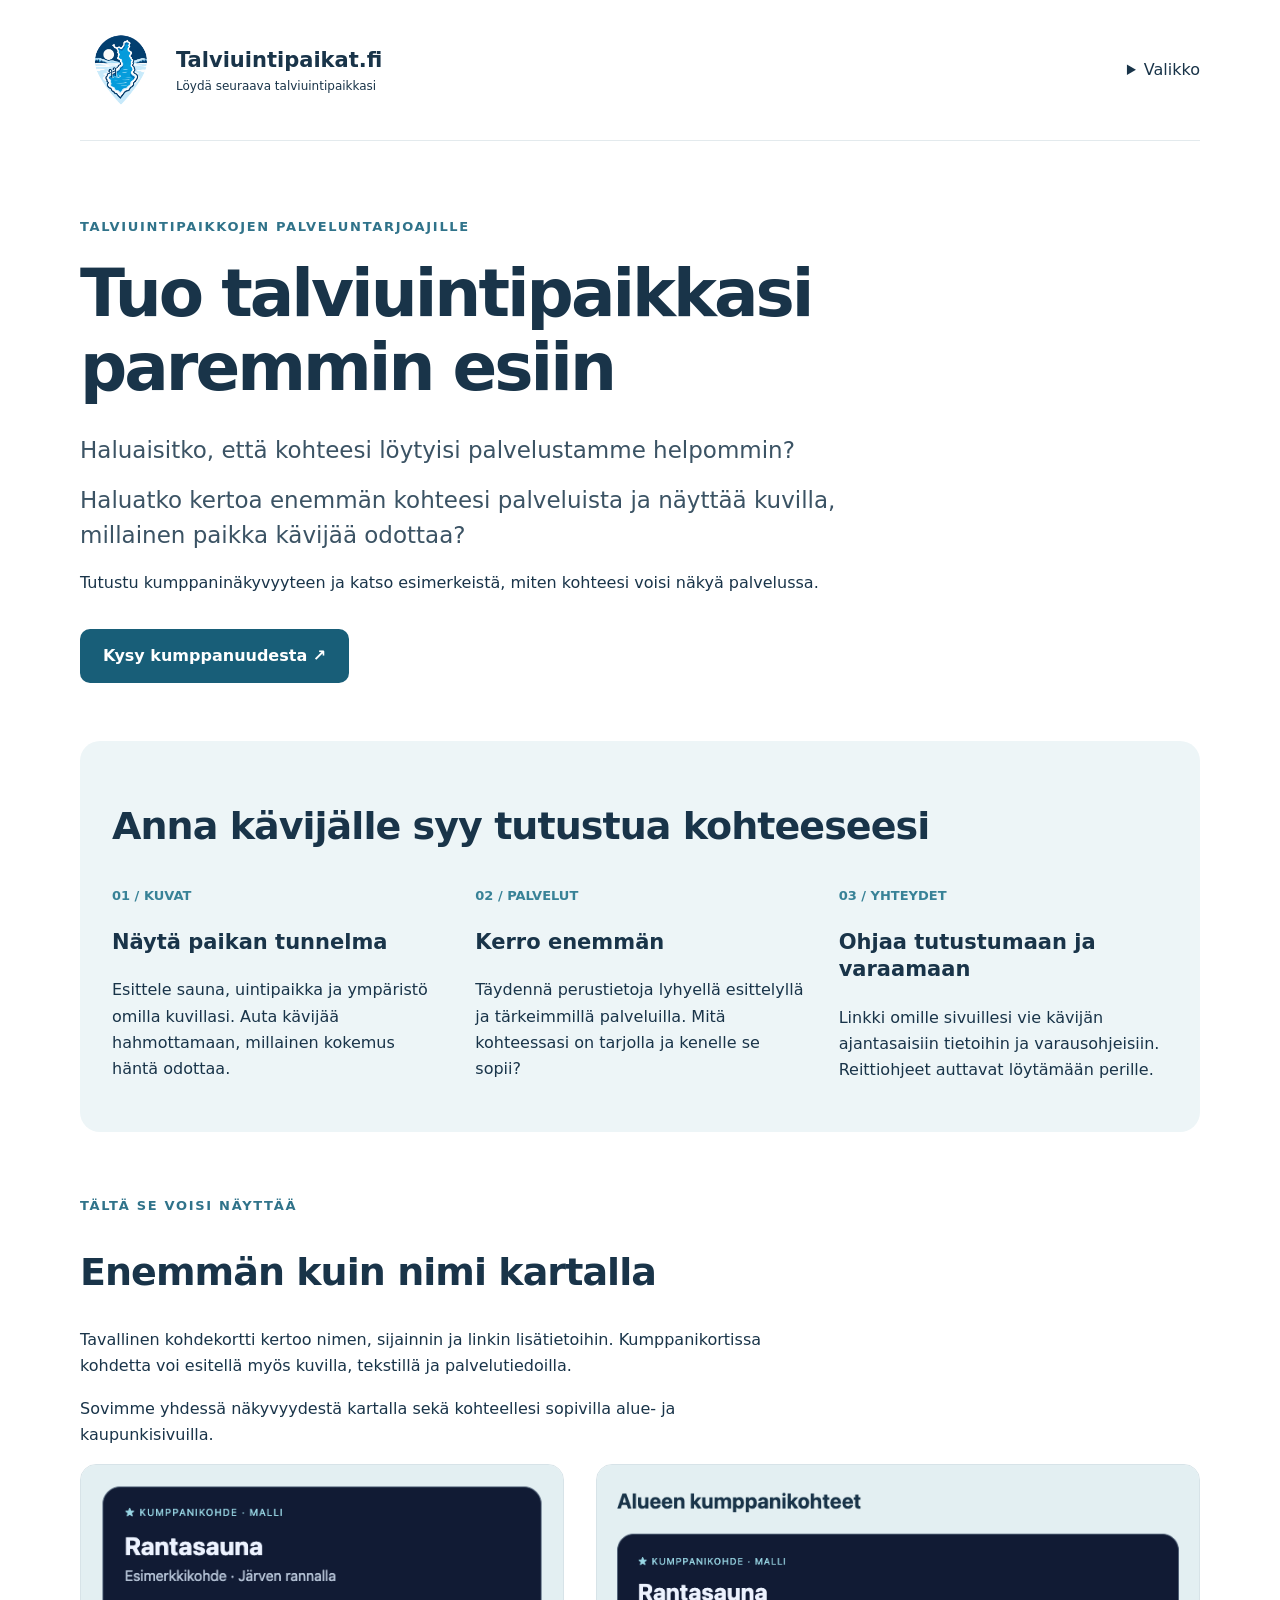
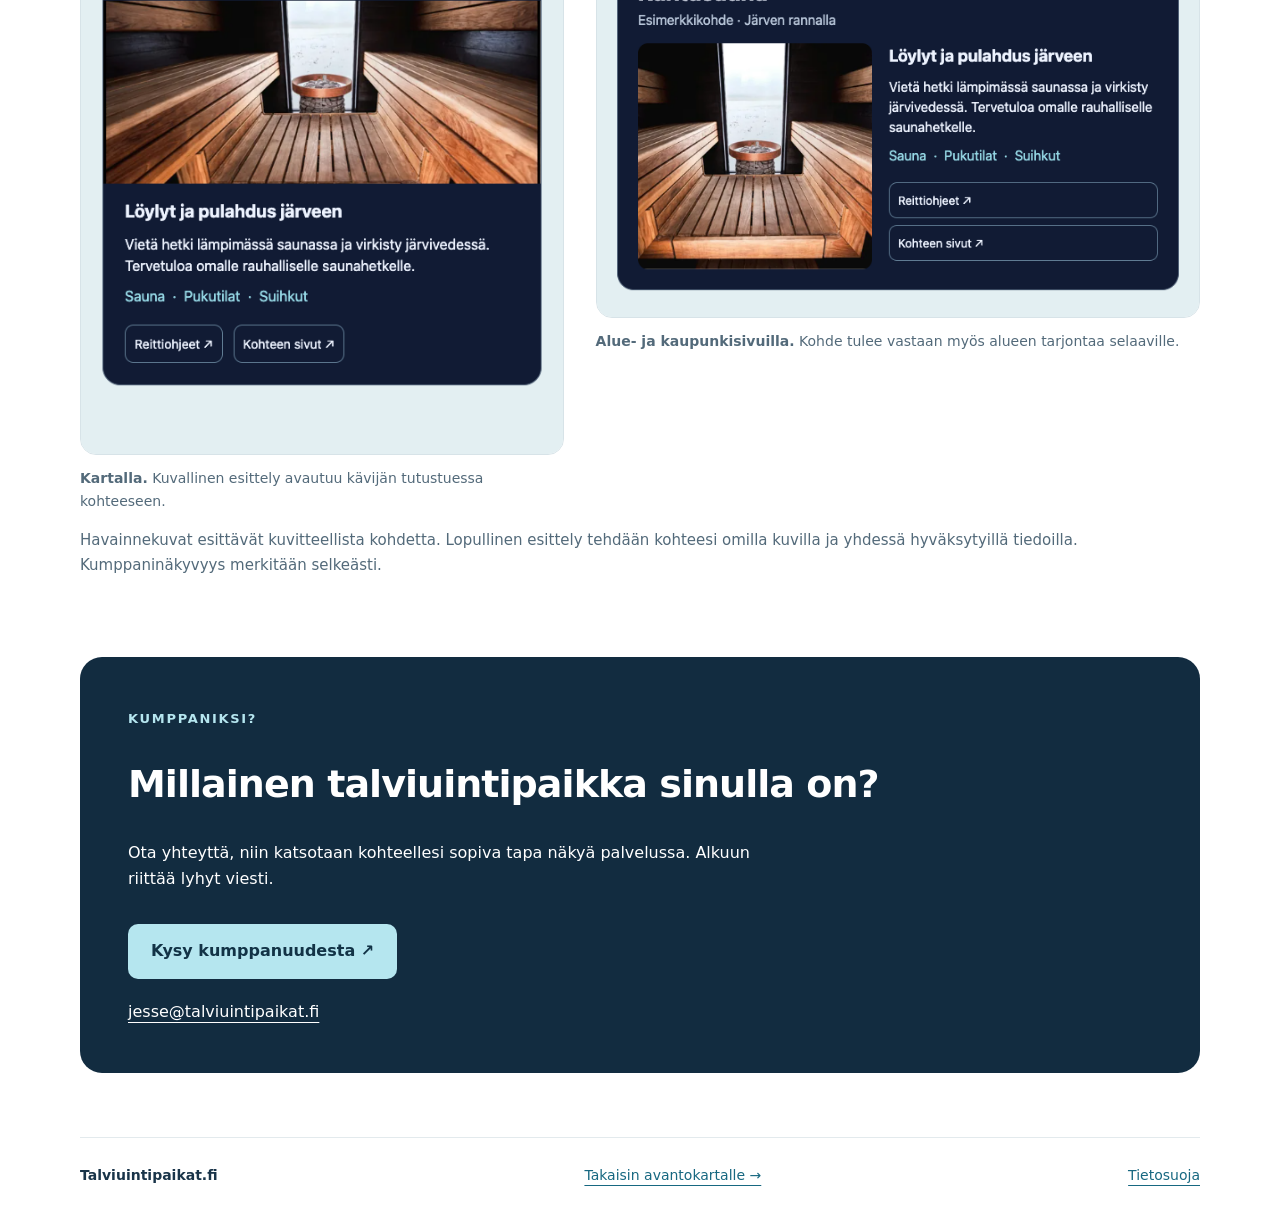
==== kumppaniksi/index.html @ 8abdf87c "Add Finnish partnership page for winter swimming providers" ====
<!doctype html><html lang="fi"><head><meta charset="utf-8"><meta name="viewport" content="width=device-width,initial-scale=1"><title>Kumppaniksi? – Talviuintipaikat.fi</title><meta name="description" content="Tuo talviuintipaikkasi paremmin esiin. Tutustu kuvalliseen kumppaninäkyvyyteen ja ota yhteyttä: jesse@talviuintipaikat.fi."><link rel="canonical" href="https://talviuintipaikat.fi/kumppaniksi/"><link rel="stylesheet" href="/assets/partners/partners.css"></head><body><a class="skip" href="#sisalto">Siirry sisältöön</a><header class="wrap"><a class="brand" href="/"><img src="/assets/images/winterswim-logo-transparent.png" width="82" height="100" alt=""><span>Talviuintipaikat.fi<small>Löydä seuraava talviuintipaikkasi</small></span></a><details><summary>Valikko</summary><nav aria-label="Päävalikko"><a href="/#kartta">Avantokartta</a><a href="/kunnat.html">Alueet ja kaupungit</a><a href="/kumppaniksi/" aria-current="page">Kumppaniksi?</a></nav></details></header><main id="sisalto" class="wrap"><section class="intro"><span class="eyebrow">Talviuintipaikkojen palveluntarjoajille</span><h1>Tuo talviuintipaikkasi paremmin esiin</h1><p class="lead">Haluaisitko, että kohteesi löytyisi palvelustamme helpommin?</p><p class="lead">Haluatko kertoa enemmän kohteesi palveluista ja näyttää kuvilla, millainen paikka kävijää odottaa?</p><p>Tutustu kumppaninäkyvyyteen ja katso esimerkeistä, miten kohteesi voisi näkyä palvelussa.</p><a class="btn" href="#yhteys">Kysy kumppanuudesta ↗</a></section><section class="soft" aria-labelledby="sisaltaa"><h2 id="sisaltaa">Anna kävijälle syy tutustua kohteeseesi</h2><div class="benefits"><div><span class="number">01 / KUVAT</span><h3>Näytä paikan tunnelma</h3><p>Esittele sauna, uintipaikka ja ympäristö omilla kuvillasi. Auta kävijää hahmottamaan, millainen kokemus häntä odottaa.</p></div><div><span class="number">02 / PALVELUT</span><h3>Kerro enemmän</h3><p>Täydennä perustietoja lyhyellä esittelyllä ja tärkeimmillä palveluilla. Mitä kohteessasi on tarjolla ja kenelle se sopii?</p></div><div><span class="number">03 / YHTEYDET</span><h3>Ohjaa tutustumaan ja varaamaan</h3><p>Linkki omille sivuillesi vie kävijän ajantasaisiin tietoihin ja varausohjeisiin. Reittiohjeet auttavat löytämään perille.</p></div></div></section><section class="section"><div class="section-intro"><span class="eyebrow">Tältä se voisi näyttää</span><h2>Enemmän kuin nimi kartalla</h2><p>Tavallinen kohdekortti kertoo nimen, sijainnin ja linkin lisätietoihin. Kumppanikortissa kohdetta voi esitellä myös kuvilla, tekstillä ja palvelutiedoilla.</p><p>Sovimme yhdessä näkyvyydestä kartalla sekä kohteellesi sopivilla alue- ja kaupunkisivuilla.</p></div><div class="examples"><figure><img src="/assets/partners/map-card.png" width="540" height="660" loading="lazy" alt="Kuvitteellisen Rantasaunan kumppanikortti: kuva, esittely, palvelut ja linkit kartan yhteydessä."><figcaption><strong>Kartalla.</strong> Kuvallinen esittely avautuu kävijän tutustuessa kohteeseen.</figcaption></figure><figure><img src="/assets/partners/region-card.png" width="720" height="540" loading="lazy" alt="Kuvitteellinen Rantasauna alueen kumppanikohteiden esittelyssä."><figcaption><strong>Alue- ja kaupunkisivuilla.</strong> Kohde tulee vastaan myös alueen tarjontaa selaaville.</figcaption></figure></div><p class="muted">Havainnekuvat esittävät kuvitteellista kohdetta. Lopullinen esittely tehdään kohteesi omilla kuvilla ja yhdessä hyväksytyillä tiedoilla. Kumppaninäkyvyys merkitään selkeästi.</p></section><section class="contact" id="yhteys"><span class="eyebrow" style="color:#b5e6ef">Kumppaniksi?</span><h2>Millainen talviuintipaikka sinulla on?</h2><p>Ota yhteyttä, niin katsotaan kohteellesi sopiva tapa näkyä palvelussa. Alkuun riittää lyhyt viesti.</p><a class="btn" href="mailto:jesse@talviuintipaikat.fi?subject=Kumppanuus%20Talviuintipaikat.fi-palvelussa">Kysy kumppanuudesta ↗</a><a class="email" href="mailto:jesse@talviuintipaikat.fi">jesse@talviuintipaikat.fi</a></section></main><footer class="wrap"><strong>Talviuintipaikat.fi</strong><a href="/#kartta">Takaisin avantokartalle →</a><a href="/analytiikan-tietosuoja.html">Tietosuoja</a></footer></body></html>
---- assets/partners/partners.css ----
*{box-sizing:border-box}html{scroll-behavior:smooth}body{margin:0;background:#fff;color:#193449;font-family:system-ui,-apple-system,sans-serif;line-height:1.65}a{color:#176881;text-underline-offset:5px}a:focus-visible,summary:focus-visible{outline:3px solid #188ca9;outline-offset:5px}.wrap{width:min(1120px,calc(100% - 48px));margin:auto}header{display:flex;align-items:center;justify-content:space-between;padding:20px 0;border-bottom:1px solid #e3eaed}.brand{display:flex;align-items:center;gap:14px;color:#193449;text-decoration:none;font-weight:750;font-size:21px}.brand img{width:82px;height:100px;object-fit:contain}.brand small{display:block;font-size:12px;font-weight:500}nav{display:flex;gap:24px;font-size:15px}.eyebrow{font-size:13px;letter-spacing:.13em;font-weight:750;text-transform:uppercase;color:#30738a}.intro{padding:72px 0 58px;max-width:850px}h1{font-size:clamp(38px,5.2vw,66px);line-height:1.12;letter-spacing:-.045em;margin:18px 0 28px}h2{font-size:clamp(28px,3vw,38px);line-height:1.2;letter-spacing:-.025em}h3{font-size:21px;line-height:1.3}.lead{font-size:23px;line-height:1.55;margin:14px 0;color:#3b5364}.btn{display:inline-flex;background:#185e78;color:white;text-decoration:none;border-radius:10px;padding:14px 23px;font-weight:700;margin-top:16px}.soft{background:#edf5f7;border-radius:20px;padding:32px;margin-bottom:60px}.benefits{display:grid;grid-template-columns:repeat(3,1fr);gap:34px}.number{font-size:13px;font-weight:700;color:#388297}.section{padding:0 0 64px}.section-intro{max-width:690px}.examples{display:grid;grid-template-columns:1fr 1.25fr;gap:32px;align-items:start}figure{margin:0}figure img{display:block;width:100%;height:auto;border-radius:16px;border:1px solid #d7e3e8}figcaption{font-size:14px;color:#536a7a;margin-top:12px}.steps{display:grid;grid-template-columns:repeat(3,1fr);gap:32px;padding:0;list-style:none}.contact{background:#122c40;color:#fff;padding:48px;border-radius:22px;margin-bottom:64px}.contact p{max-width:650px}.contact a{color:#fff}.contact .btn{background:#b5e6ef;color:#123346}.contact .email{display:block;margin-top:20px;overflow-wrap:anywhere}footer{border-top:1px solid #e3eaed;padding:26px 0 36px;font-size:14px;display:flex;justify-content:space-between;gap:18px}.skip{position:absolute;top:-80px}.skip:focus{top:8px;background:white;padding:12px;z-index:5}details{position:relative}summary{cursor:pointer}details nav{position:absolute;right:0;background:white;border:1px solid #d7e3e8;padding:20px;min-width:190px;z-index:2;flex-direction:column}.muted{color:#536a7a;font-size:15px}@media(max-width:650px){.wrap{width:calc(100% - 36px)}.brand{font-size:17px;gap:8px}.brand img{width:58px;height:76px}.brand small{font-size:10px}.intro{padding:42px 0}.lead{font-size:19px}.benefits,.examples,.steps{grid-template-columns:1fr;gap:22px}.soft{padding:24px;margin-bottom:42px}.section{padding-bottom:42px}.contact{padding:28px 24px;margin-bottom:40px}footer{flex-direction:column}.examples figure:first-child{max-width:430px;margin:auto}}
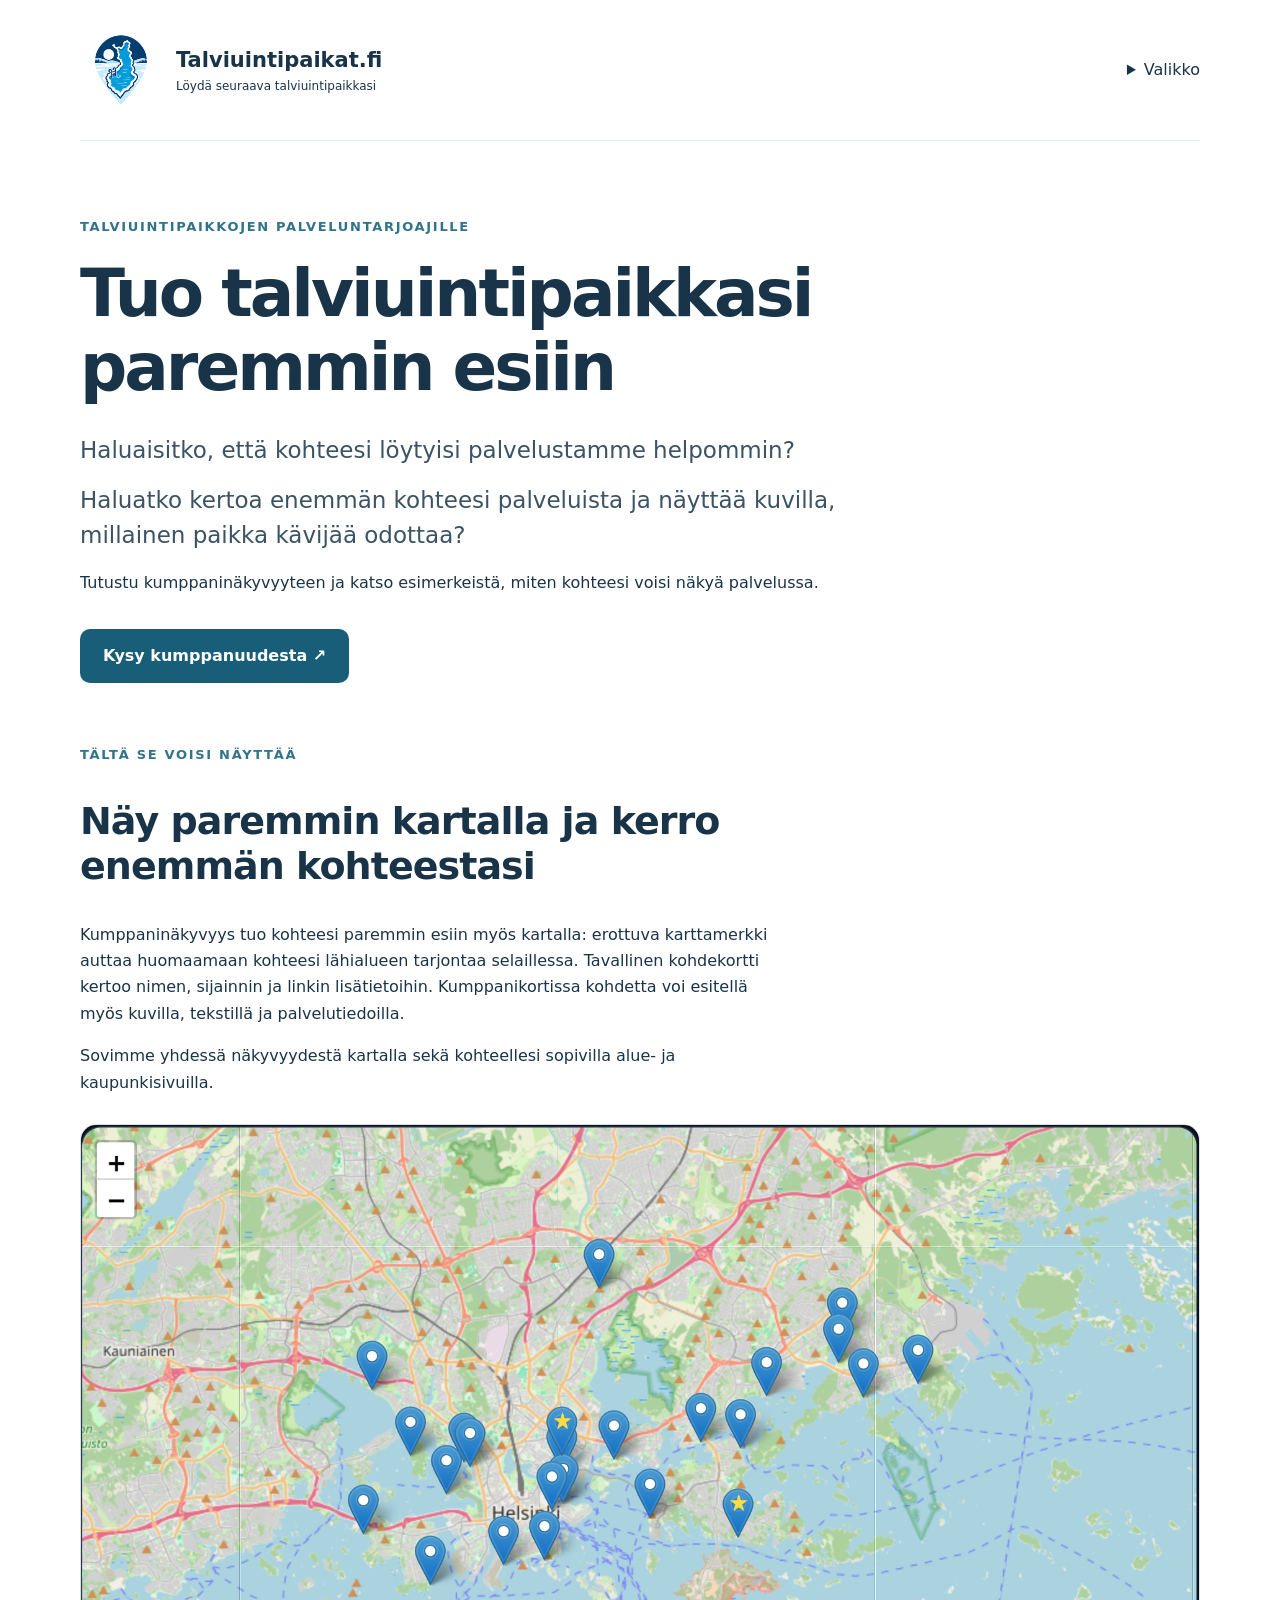
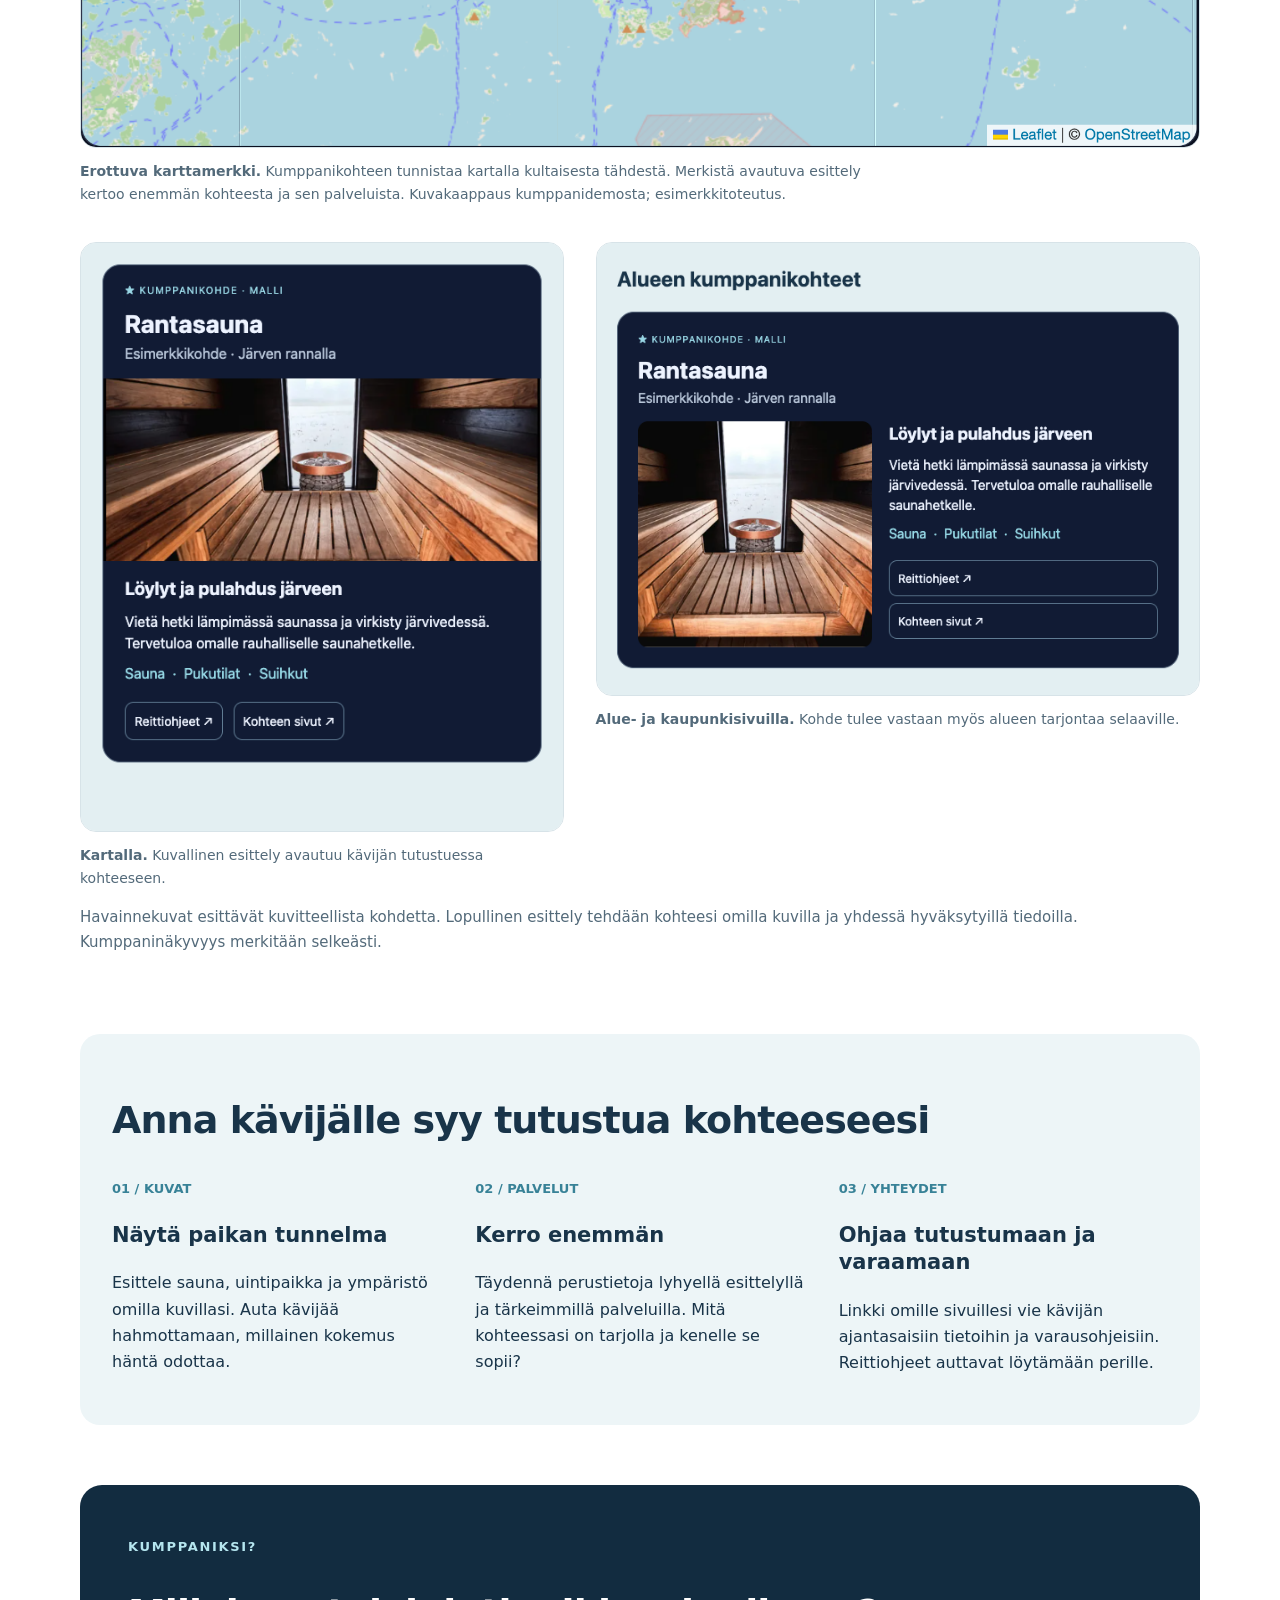
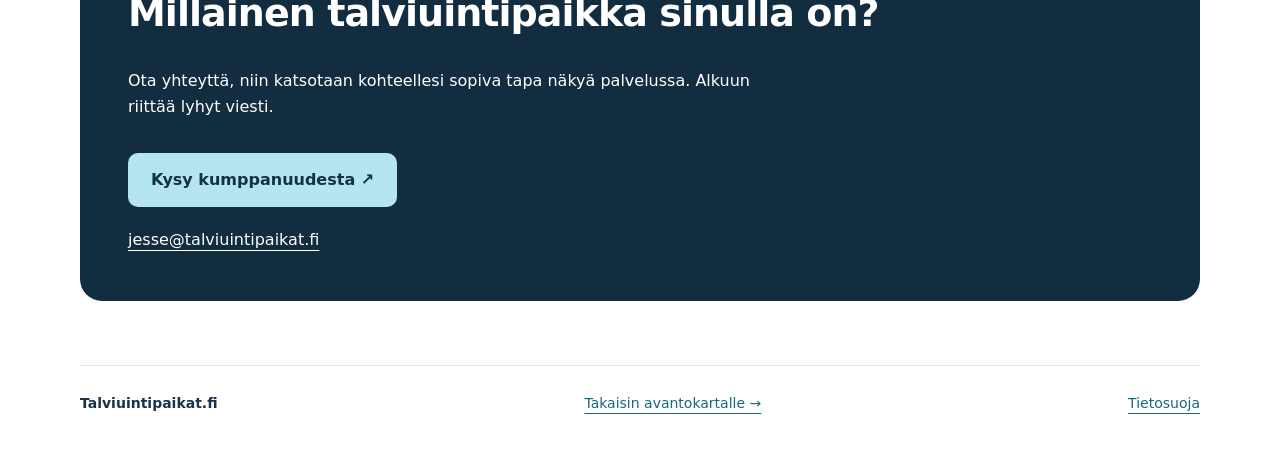
==== commit 2edcc1a7: "Preview map visibility examples higher on partner page" ====
--- a/kumppaniksi/index.html
+++ b/kumppaniksi/index.html
@@ -1 +1 @@
-<!doctype html><html lang="fi"><head><meta charset="utf-8"><meta name="viewport" content="width=device-width,initial-scale=1"><title>Kumppaniksi? – Talviuintipaikat.fi</title><meta name="description" content="Tuo talviuintipaikkasi paremmin esiin. Tutustu kuvalliseen kumppaninäkyvyyteen ja ota yhteyttä: jesse@talviuintipaikat.fi."><link rel="canonical" href="https://talviuintipaikat.fi/kumppaniksi/"><link rel="stylesheet" href="/assets/partners/partners.css"></head><body><a class="skip" href="#sisalto">Siirry sisältöön</a><header class="wrap"><a class="brand" href="/"><img src="/assets/images/winterswim-logo-transparent.png" width="82" height="100" alt=""><span>Talviuintipaikat.fi<small>Löydä seuraava talviuintipaikkasi</small></span></a><details><summary>Valikko</summary><nav aria-label="Päävalikko"><a href="/#kartta">Avantokartta</a><a href="/kunnat.html">Alueet ja kaupungit</a><a href="/kumppaniksi/" aria-current="page">Kumppaniksi?</a></nav></details></header><main id="sisalto" class="wrap"><section class="intro"><span class="eyebrow">Talviuintipaikkojen palveluntarjoajille</span><h1>Tuo talviuintipaikkasi paremmin esiin</h1><p class="lead">Haluaisitko, että kohteesi löytyisi palvelustamme helpommin?</p><p class="lead">Haluatko kertoa enemmän kohteesi palveluista ja näyttää kuvilla, millainen paikka kävijää odottaa?</p><p>Tutustu kumppaninäkyvyyteen ja katso esimerkeistä, miten kohteesi voisi näkyä palvelussa.</p><a class="btn" href="#yhteys">Kysy kumppanuudesta ↗</a></section><section class="soft" aria-labelledby="sisaltaa"><h2 id="sisaltaa">Anna kävijälle syy tutustua kohteeseesi</h2><div class="benefits"><div><span class="number">01 / KUVAT</span><h3>Näytä paikan tunnelma</h3><p>Esittele sauna, uintipaikka ja ympäristö omilla kuvillasi. Auta kävijää hahmottamaan, millainen kokemus häntä odottaa.</p></div><div><span class="number">02 / PALVELUT</span><h3>Kerro enemmän</h3><p>Täydennä perustietoja lyhyellä esittelyllä ja tärkeimmillä palveluilla. Mitä kohteessasi on tarjolla ja kenelle se sopii?</p></div><div><span class="number">03 / YHTEYDET</span><h3>Ohjaa tutustumaan ja varaamaan</h3><p>Linkki omille sivuillesi vie kävijän ajantasaisiin tietoihin ja varausohjeisiin. Reittiohjeet auttavat löytämään perille.</p></div></div></section><section class="section"><div class="section-intro"><span class="eyebrow">Tältä se voisi näyttää</span><h2>Enemmän kuin nimi kartalla</h2><p>Tavallinen kohdekortti kertoo nimen, sijainnin ja linkin lisätietoihin. Kumppanikortissa kohdetta voi esitellä myös kuvilla, tekstillä ja palvelutiedoilla.</p><p>Sovimme yhdessä näkyvyydestä kartalla sekä kohteellesi sopivilla alue- ja kaupunkisivuilla.</p></div><div class="examples"><figure><img src="/assets/partners/map-card.png" width="540" height="660" loading="lazy" alt="Kuvitteellisen Rantasaunan kumppanikortti: kuva, esittely, palvelut ja linkit kartan yhteydessä."><figcaption><strong>Kartalla.</strong> Kuvallinen esittely avautuu kävijän tutustuessa kohteeseen.</figcaption></figure><figure><img src="/assets/partners/region-card.png" width="720" height="540" loading="lazy" alt="Kuvitteellinen Rantasauna alueen kumppanikohteiden esittelyssä."><figcaption><strong>Alue- ja kaupunkisivuilla.</strong> Kohde tulee vastaan myös alueen tarjontaa selaaville.</figcaption></figure></div><p class="muted">Havainnekuvat esittävät kuvitteellista kohdetta. Lopullinen esittely tehdään kohteesi omilla kuvilla ja yhdessä hyväksytyillä tiedoilla. Kumppaninäkyvyys merkitään selkeästi.</p></section><section class="contact" id="yhteys"><span class="eyebrow" style="color:#b5e6ef">Kumppaniksi?</span><h2>Millainen talviuintipaikka sinulla on?</h2><p>Ota yhteyttä, niin katsotaan kohteellesi sopiva tapa näkyä palvelussa. Alkuun riittää lyhyt viesti.</p><a class="btn" href="mailto:jesse@talviuintipaikat.fi?subject=Kumppanuus%20Talviuintipaikat.fi-palvelussa">Kysy kumppanuudesta ↗</a><a class="email" href="mailto:jesse@talviuintipaikat.fi">jesse@talviuintipaikat.fi</a></section></main><footer class="wrap"><strong>Talviuintipaikat.fi</strong><a href="/#kartta">Takaisin avantokartalle →</a><a href="/analytiikan-tietosuoja.html">Tietosuoja</a></footer></body></html>+<!doctype html><html lang="fi"><head><meta charset="utf-8"><meta name="viewport" content="width=device-width,initial-scale=1"><title>Kumppaniksi? – Talviuintipaikat.fi</title><meta name="description" content="Tuo talviuintipaikkasi paremmin esiin. Tutustu kuvalliseen kumppaninäkyvyyteen ja ota yhteyttä: jesse@talviuintipaikat.fi."><link rel="canonical" href="https://talviuintipaikat.fi/kumppaniksi/"><link rel="stylesheet" href="/assets/partners/partners.css"><meta name="robots" content="noindex,nofollow"></head><body><a class="skip" href="#sisalto">Siirry sisältöön</a><header class="wrap"><a class="brand" href="/"><img src="/assets/images/winterswim-logo-transparent.png" width="82" height="100" alt=""><span>Talviuintipaikat.fi<small>Löydä seuraava talviuintipaikkasi</small></span></a><details><summary>Valikko</summary><nav aria-label="Päävalikko"><a href="/#kartta">Avantokartta</a><a href="/kunnat.html">Alueet ja kaupungit</a><a href="/kumppaniksi/" aria-current="page">Kumppaniksi?</a></nav></details></header><main id="sisalto" class="wrap"><section class="intro"><span class="eyebrow">Talviuintipaikkojen palveluntarjoajille</span><h1>Tuo talviuintipaikkasi paremmin esiin</h1><p class="lead">Haluaisitko, että kohteesi löytyisi palvelustamme helpommin?</p><p class="lead">Haluatko kertoa enemmän kohteesi palveluista ja näyttää kuvilla, millainen paikka kävijää odottaa?</p><p>Tutustu kumppaninäkyvyyteen ja katso esimerkeistä, miten kohteesi voisi näkyä palvelussa.</p><a class="btn" href="#yhteys">Kysy kumppanuudesta ↗</a></section><section class="section"><div class="section-intro"><span class="eyebrow">Tältä se voisi näyttää</span><h2>Näy paremmin kartalla ja kerro enemmän kohteestasi</h2><p>Kumppaninäkyvyys tuo kohteesi paremmin esiin myös kartalla: erottuva karttamerkki auttaa huomaamaan kohteesi lähialueen tarjontaa selaillessa. Tavallinen kohdekortti kertoo nimen, sijainnin ja linkin lisätietoihin. Kumppanikortissa kohdetta voi esitellä myös kuvilla, tekstillä ja palvelutiedoilla.</p><p>Sovimme yhdessä näkyvyydestä kartalla sekä kohteellesi sopivilla alue- ja kaupunkisivuilla.</p></div><figure class="map-example"><img src="/assets/partners/map-visibility.png" width="1800" height="1000" alt="Kumppanidemon kartta: kumppanikohteen sinisessä karttapinnissä on kultainen tähti, muut kohteet näkyvät tavallisina sinisinä pinneinä."><figcaption><strong>Erottuva karttamerkki.</strong> Kumppanikohteen tunnistaa kartalla kultaisesta tähdestä. Merkistä avautuva esittely kertoo enemmän kohteesta ja sen palveluista. Kuvakaappaus kumppanidemosta; esimerkkitoteutus.</figcaption></figure><div class="examples"><figure><img src="/assets/partners/map-card.png" width="540" height="660" loading="lazy" alt="Kuvitteellisen Rantasaunan kumppanikortti: kuva, esittely, palvelut ja linkit kartan yhteydessä."><figcaption><strong>Kartalla.</strong> Kuvallinen esittely avautuu kävijän tutustuessa kohteeseen.</figcaption></figure><figure><img src="/assets/partners/region-card.png" width="720" height="540" loading="lazy" alt="Kuvitteellinen Rantasauna alueen kumppanikohteiden esittelyssä."><figcaption><strong>Alue- ja kaupunkisivuilla.</strong> Kohde tulee vastaan myös alueen tarjontaa selaaville.</figcaption></figure></div><p class="muted">Havainnekuvat esittävät kuvitteellista kohdetta. Lopullinen esittely tehdään kohteesi omilla kuvilla ja yhdessä hyväksytyillä tiedoilla. Kumppaninäkyvyys merkitään selkeästi.</p></section><section class="soft" aria-labelledby="sisaltaa"><h2 id="sisaltaa">Anna kävijälle syy tutustua kohteeseesi</h2><div class="benefits"><div><span class="number">01 / KUVAT</span><h3>Näytä paikan tunnelma</h3><p>Esittele sauna, uintipaikka ja ympäristö omilla kuvillasi. Auta kävijää hahmottamaan, millainen kokemus häntä odottaa.</p></div><div><span class="number">02 / PALVELUT</span><h3>Kerro enemmän</h3><p>Täydennä perustietoja lyhyellä esittelyllä ja tärkeimmillä palveluilla. Mitä kohteessasi on tarjolla ja kenelle se sopii?</p></div><div><span class="number">03 / YHTEYDET</span><h3>Ohjaa tutustumaan ja varaamaan</h3><p>Linkki omille sivuillesi vie kävijän ajantasaisiin tietoihin ja varausohjeisiin. Reittiohjeet auttavat löytämään perille.</p></div></div></section><section class="contact" id="yhteys"><span class="eyebrow" style="color:#b5e6ef">Kumppaniksi?</span><h2>Millainen talviuintipaikka sinulla on?</h2><p>Ota yhteyttä, niin katsotaan kohteellesi sopiva tapa näkyä palvelussa. Alkuun riittää lyhyt viesti.</p><a class="btn" href="mailto:jesse@talviuintipaikat.fi?subject=Kumppanuus%20Talviuintipaikat.fi-palvelussa">Kysy kumppanuudesta ↗</a><a class="email" href="mailto:jesse@talviuintipaikat.fi">jesse@talviuintipaikat.fi</a></section></main><footer class="wrap"><strong>Talviuintipaikat.fi</strong><a href="/#kartta">Takaisin avantokartalle →</a><a href="/analytiikan-tietosuoja.html">Tietosuoja</a></footer></body></html>
--- a/assets/partners/partners.css
+++ b/assets/partners/partners.css
@@ -1 +1,3 @@
 *{box-sizing:border-box}html{scroll-behavior:smooth}body{margin:0;background:#fff;color:#193449;font-family:system-ui,-apple-system,sans-serif;line-height:1.65}a{color:#176881;text-underline-offset:5px}a:focus-visible,summary:focus-visible{outline:3px solid #188ca9;outline-offset:5px}.wrap{width:min(1120px,calc(100% - 48px));margin:auto}header{display:flex;align-items:center;justify-content:space-between;padding:20px 0;border-bottom:1px solid #e3eaed}.brand{display:flex;align-items:center;gap:14px;color:#193449;text-decoration:none;font-weight:750;font-size:21px}.brand img{width:82px;height:100px;object-fit:contain}.brand small{display:block;font-size:12px;font-weight:500}nav{display:flex;gap:24px;font-size:15px}.eyebrow{font-size:13px;letter-spacing:.13em;font-weight:750;text-transform:uppercase;color:#30738a}.intro{padding:72px 0 58px;max-width:850px}h1{font-size:clamp(38px,5.2vw,66px);line-height:1.12;letter-spacing:-.045em;margin:18px 0 28px}h2{font-size:clamp(28px,3vw,38px);line-height:1.2;letter-spacing:-.025em}h3{font-size:21px;line-height:1.3}.lead{font-size:23px;line-height:1.55;margin:14px 0;color:#3b5364}.btn{display:inline-flex;background:#185e78;color:white;text-decoration:none;border-radius:10px;padding:14px 23px;font-weight:700;margin-top:16px}.soft{background:#edf5f7;border-radius:20px;padding:32px;margin-bottom:60px}.benefits{display:grid;grid-template-columns:repeat(3,1fr);gap:34px}.number{font-size:13px;font-weight:700;color:#388297}.section{padding:0 0 64px}.section-intro{max-width:690px}.examples{display:grid;grid-template-columns:1fr 1.25fr;gap:32px;align-items:start}figure{margin:0}figure img{display:block;width:100%;height:auto;border-radius:16px;border:1px solid #d7e3e8}figcaption{font-size:14px;color:#536a7a;margin-top:12px}.steps{display:grid;grid-template-columns:repeat(3,1fr);gap:32px;padding:0;list-style:none}.contact{background:#122c40;color:#fff;padding:48px;border-radius:22px;margin-bottom:64px}.contact p{max-width:650px}.contact a{color:#fff}.contact .btn{background:#b5e6ef;color:#123346}.contact .email{display:block;margin-top:20px;overflow-wrap:anywhere}footer{border-top:1px solid #e3eaed;padding:26px 0 36px;font-size:14px;display:flex;justify-content:space-between;gap:18px}.skip{position:absolute;top:-80px}.skip:focus{top:8px;background:white;padding:12px;z-index:5}details{position:relative}summary{cursor:pointer}details nav{position:absolute;right:0;background:white;border:1px solid #d7e3e8;padding:20px;min-width:190px;z-index:2;flex-direction:column}.muted{color:#536a7a;font-size:15px}@media(max-width:650px){.wrap{width:calc(100% - 36px)}.brand{font-size:17px;gap:8px}.brand img{width:58px;height:76px}.brand small{font-size:10px}.intro{padding:42px 0}.lead{font-size:19px}.benefits,.examples,.steps{grid-template-columns:1fr;gap:22px}.soft{padding:24px;margin-bottom:42px}.section{padding-bottom:42px}.contact{padding:28px 24px;margin-bottom:40px}footer{flex-direction:column}.examples figure:first-child{max-width:430px;margin:auto}}
+
+.map-example{margin:28px 0 36px}.map-example img{width:100%;height:auto}.map-example figcaption{max-width:800px}
